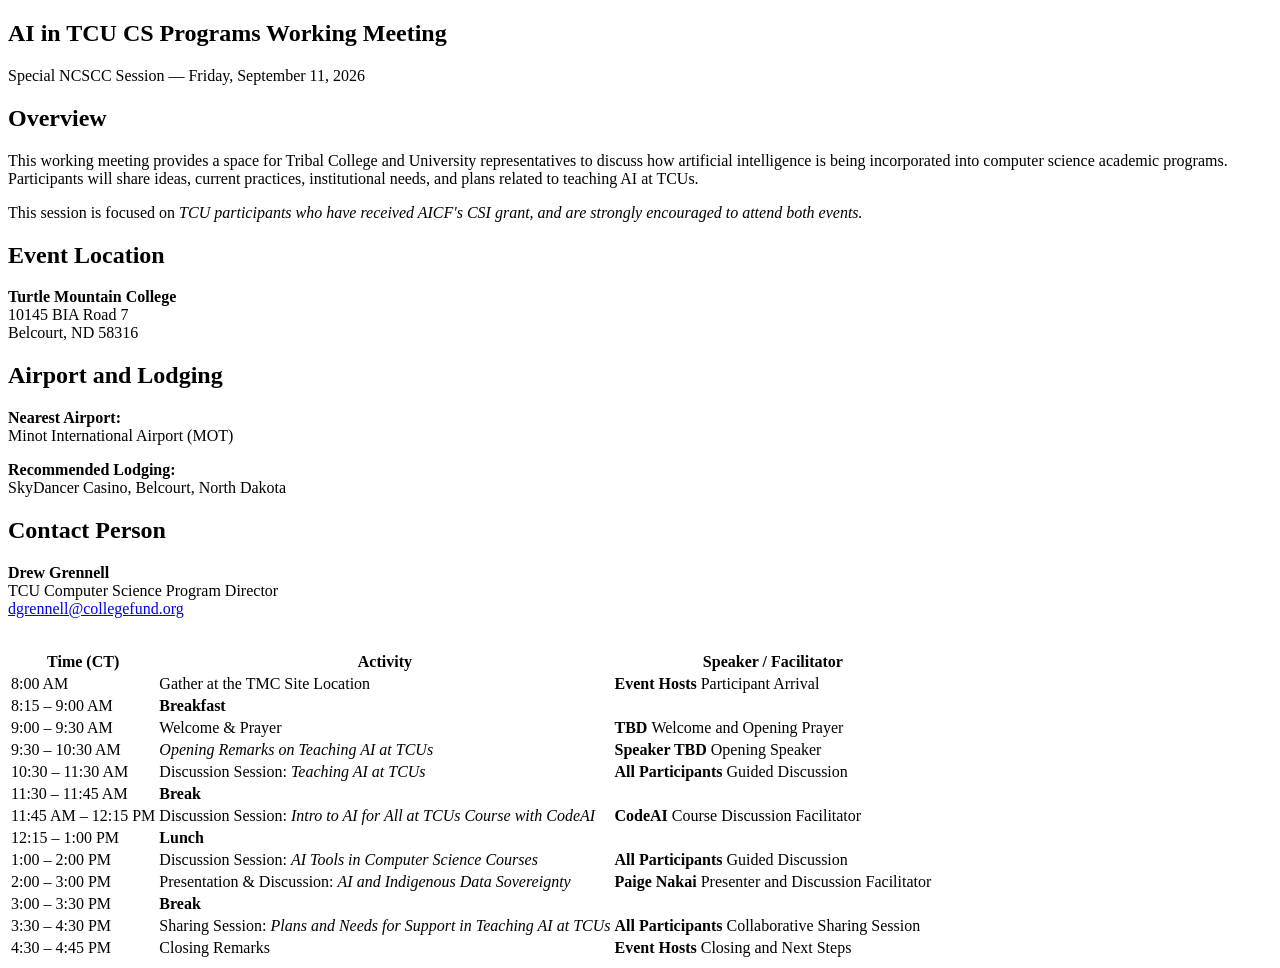
==== ai-working-session.html @ 7e61324d "Add files via upload" ====
<!DOCTYPE html>
<html lang="en">
 <head>
  <meta charset="utf-8"/>
  <meta content="width=device-width, initial-scale=1.0" name="viewport"/>
  <meta content="Artificial Intelligence in TCU CS Programs Working Meeting, a special NCSCC 2026 session on September 11, 2026." name="description"/>
  <title>
   AI Working Session - NCSCC 2026
  </title>
  <link href="https://nativecscc.com/ai-working-session" rel="canonical"/>
  <link href="images/ncscc-logo-full.png" rel="icon"/>

  <meta content="website" property="og:type"/>
  <meta content="NCSCC 2026" property="og:site_name"/>
  <meta content="AI Working Session - NCSCC 2026" property="og:title"/>
  <meta content="Artificial Intelligence in TCU CS Programs Working Meeting, a special NCSCC 2026 session on September 11, 2026." property="og:description"/>
  <meta content="https://nativecscc.com/ai-working-session" property="og:url"/>
  <meta content="https://nativecscc.com/images/ncscc-logo-nav.png" property="og:image"/>
  <meta content="1280" property="og:image:width"/>
  <meta content="670" property="og:image:height"/>
  <meta content="summary_large_image" name="twitter:card"/>

  <link href="css/style.css" rel="stylesheet"/>
  <link href="https://fonts.googleapis.com" rel="preconnect"/>
  <link crossorigin href="https://fonts.gstatic.com" rel="preconnect"/>
  <link href="https://fonts.googleapis.com/css2?family=Inter:wght@300;400;500;600;700&amp;display=swap" rel="stylesheet"/>
 </head>
 <body class="program-page">
  <div id="header">
  </div>
  <div class="content">
   <section class="schedule-section">
    <div class="section-header">
     <h1>
      AI in TCU CS Programs Working Meeting
     </h1>
     <p>
      Special NCSCC Session &mdash; Friday, September 11, 2026
     </p>
    </div>
    
    <div class="card">
     <h2>
      Overview
     </h2>
     <p>
      This working meeting provides a space for Tribal College and University
          representatives to discuss how artificial intelligence is being incorporated
          into computer science academic programs. Participants will share ideas, current practices, institutional needs, and
          plans related to teaching AI at TCUs.
     </p>
     
     <p>
      This session is focused on <em>TCU participants who have received AICF's CSI grant, and are strongly encouraged to attend both events.</em>
     </p>
    </div>

    <div class="card">
     <div class="grid-3">
      <div>
       <h2>
        Event Location
       </h2>
       <p>
        <strong>
         Turtle Mountain College
        </strong>
        <br/>
        10145 BIA Road 7
        <br/>
        Belcourt, ND 58316
       </p>
      </div>
      <div>
       <h2>
        Airport and Lodging
       </h2>
       <p>
        <strong>
         Nearest Airport:
        </strong>
        <br/>
        Minot International Airport (MOT)
       </p>
       <p>
        <strong>
         Recommended Lodging:
        </strong>
        <br/>
        SkyDancer Casino, Belcourt, North Dakota
       </p>
      </div>
      <div>
       <h2>
        Contact Person
       </h2>
       <p>
        <strong>
         Drew Grennell
        </strong>
        <br/>
        TCU Computer Science Program Director
        <br/>
        <a href="mailto:dgrennell@collegefund.org">
         dgrennell@collegefund.org
        </a>
       </p>
      </div>
     </div>
    </div>
    
    <div class="schedule-table-wrap" style="margin-top: 2rem;">
     <table class="schedule-table schedule-3col">
      <thead>
       <tr>
        <th>
         Time (CT)
        </th>
        <th>
         Activity
        </th>
        <th>
         Speaker / Facilitator
        </th>
       </tr>
      </thead>
      <tbody>
       <tr>
        <td data-label="Time (CT)">
         8:00 AM
        </td>
        <td data-label="Activity">
         Gather at the TMC Site Location
        </td>
        <td data-label="Speaker / Facilitator">
         <div class="speaker-info">
          <strong>
           Event Hosts
          </strong>
          <span class="speaker-title">
           Participant Arrival
          </span>
         </div>
        </td>
       </tr>
       <tr class="lunch-row">
        <td data-label="Time (CT)">
         8:15 &ndash; 9:00 AM
        </td>
        <td class="merged-cell" colspan="2" data-label="Activity">
         <strong>
          Breakfast
         </strong>
        </td>
       </tr>
       <tr>
        <td data-label="Time (CT)">
         9:00 &ndash; 9:30 AM
        </td>
        <td data-label="Activity">
         Welcome &amp; Prayer
        </td>
        <td data-label="Speaker / Facilitator">
         <div class="speaker-info">
          <strong>
           TBD
          </strong>
          <span class="speaker-title">
           Welcome and Opening Prayer
          </span>
         </div>
        </td>
       </tr>
       <tr class="featured">
        <td data-label="Time (CT)">
         9:30 &ndash; 10:30 AM
        </td>
        <td data-label="Activity">
         <em>
          Opening Remarks on Teaching AI at TCUs
         </em>
        </td>
        <td data-label="Speaker / Facilitator">
         <div class="speaker-info">
          <strong>
           Speaker TBD
          </strong>
          <span class="speaker-title">
           Opening Speaker
          </span>
         </div>
        </td>
       </tr>
       <tr>
        <td data-label="Time (CT)">
         10:30 &ndash; 11:30 AM
        </td>
        <td data-label="Activity">
         Discussion Session:
         <em>
          Teaching AI at TCUs
         </em>
        </td>
        <td data-label="Speaker / Facilitator">
         <div class="speaker-info">
          <strong>
           All Participants
          </strong>
          <span class="speaker-title">
           Guided Discussion
          </span>
         </div>
        </td>
       </tr>
       <tr class="break-row">
        <td data-label="Time (CT)">
         11:30 &ndash; 11:45 AM
        </td>
        <td class="merged-cell" colspan="2" data-label="Activity">
         <strong>
          Break
         </strong>
        </td>
       </tr>
       <tr>
        <td data-label="Time (CT)">
         11:45 AM &ndash; 12:15 PM
        </td>
        <td data-label="Activity">
         Discussion Session:
         <em>
          Intro to AI for All at TCUs Course with CodeAI
         </em>
        </td>
        <td data-label="Speaker / Facilitator">
         <div class="speaker-info">
          <strong>
           CodeAI
          </strong>
          <span class="speaker-title">
           Course Discussion Facilitator
          </span>
         </div>
        </td>
       </tr>
       <tr class="lunch-row">
        <td data-label="Time (CT)">
         12:15 &ndash; 1:00 PM
        </td>
        <td class="merged-cell" colspan="2" data-label="Activity">
         <strong>
          Lunch
         </strong>
        </td>
       </tr>
       <tr>
        <td data-label="Time (CT)">
         1:00 &ndash; 2:00 PM
        </td>
        <td data-label="Activity">
         Discussion Session:
         <em>
          AI Tools in Computer Science Courses
         </em>
        </td>
        <td data-label="Speaker / Facilitator">
         <div class="speaker-info">
          <strong>
           All Participants
          </strong>
          <span class="speaker-title">
           Guided Discussion
          </span>
         </div>
        </td>
       </tr>
       <tr class="featured">
        <td data-label="Time (CT)">
         2:00 &ndash; 3:00 PM
        </td>
        <td data-label="Activity">
         Presentation &amp; Discussion:
         <em>
          AI and Indigenous Data Sovereignty
         </em>
        </td>
        <td data-label="Speaker / Facilitator">
         <div class="speaker-info">
          <strong>
           Paige Nakai
          </strong>
          <span class="speaker-title">
           Presenter and Discussion Facilitator
          </span>
         </div>
        </td>
       </tr>
       <tr class="break-row">
        <td data-label="Time (CT)">
         3:00 &ndash; 3:30 PM
        </td>
        <td class="merged-cell" colspan="2" data-label="Activity">
         <strong>
          Break
         </strong>
        </td>
       </tr>
       <tr>
        <td data-label="Time (CT)">
         3:30 &ndash; 4:30 PM
        </td>
        <td data-label="Activity">
         Sharing Session:
         <em>
          Plans and Needs for Support in Teaching AI at TCUs
         </em>
        </td>
        <td data-label="Speaker / Facilitator">
         <div class="speaker-info">
          <strong>
           All Participants
          </strong>
          <span class="speaker-title">
           Collaborative Sharing Session
          </span>
         </div>
        </td>
       </tr>
       <tr class="closing-row">
        <td data-label="Time (CT)">
         4:30 &ndash; 4:45 PM
        </td>
        <td data-label="Activity">
         Closing Remarks
        </td>
        <td data-label="Speaker / Facilitator">
         <div class="speaker-info">
          <strong>
           Event Hosts
          </strong>
          <span class="speaker-title">
           Closing and Next Steps
          </span>
         </div>
        </td>
       </tr>
      </tbody>
     </table>
    </div>
   </section>
  </div>
  <div id="footer">
  </div>
  <script src="js/layout.js">
  </script>
 </body>
</html>
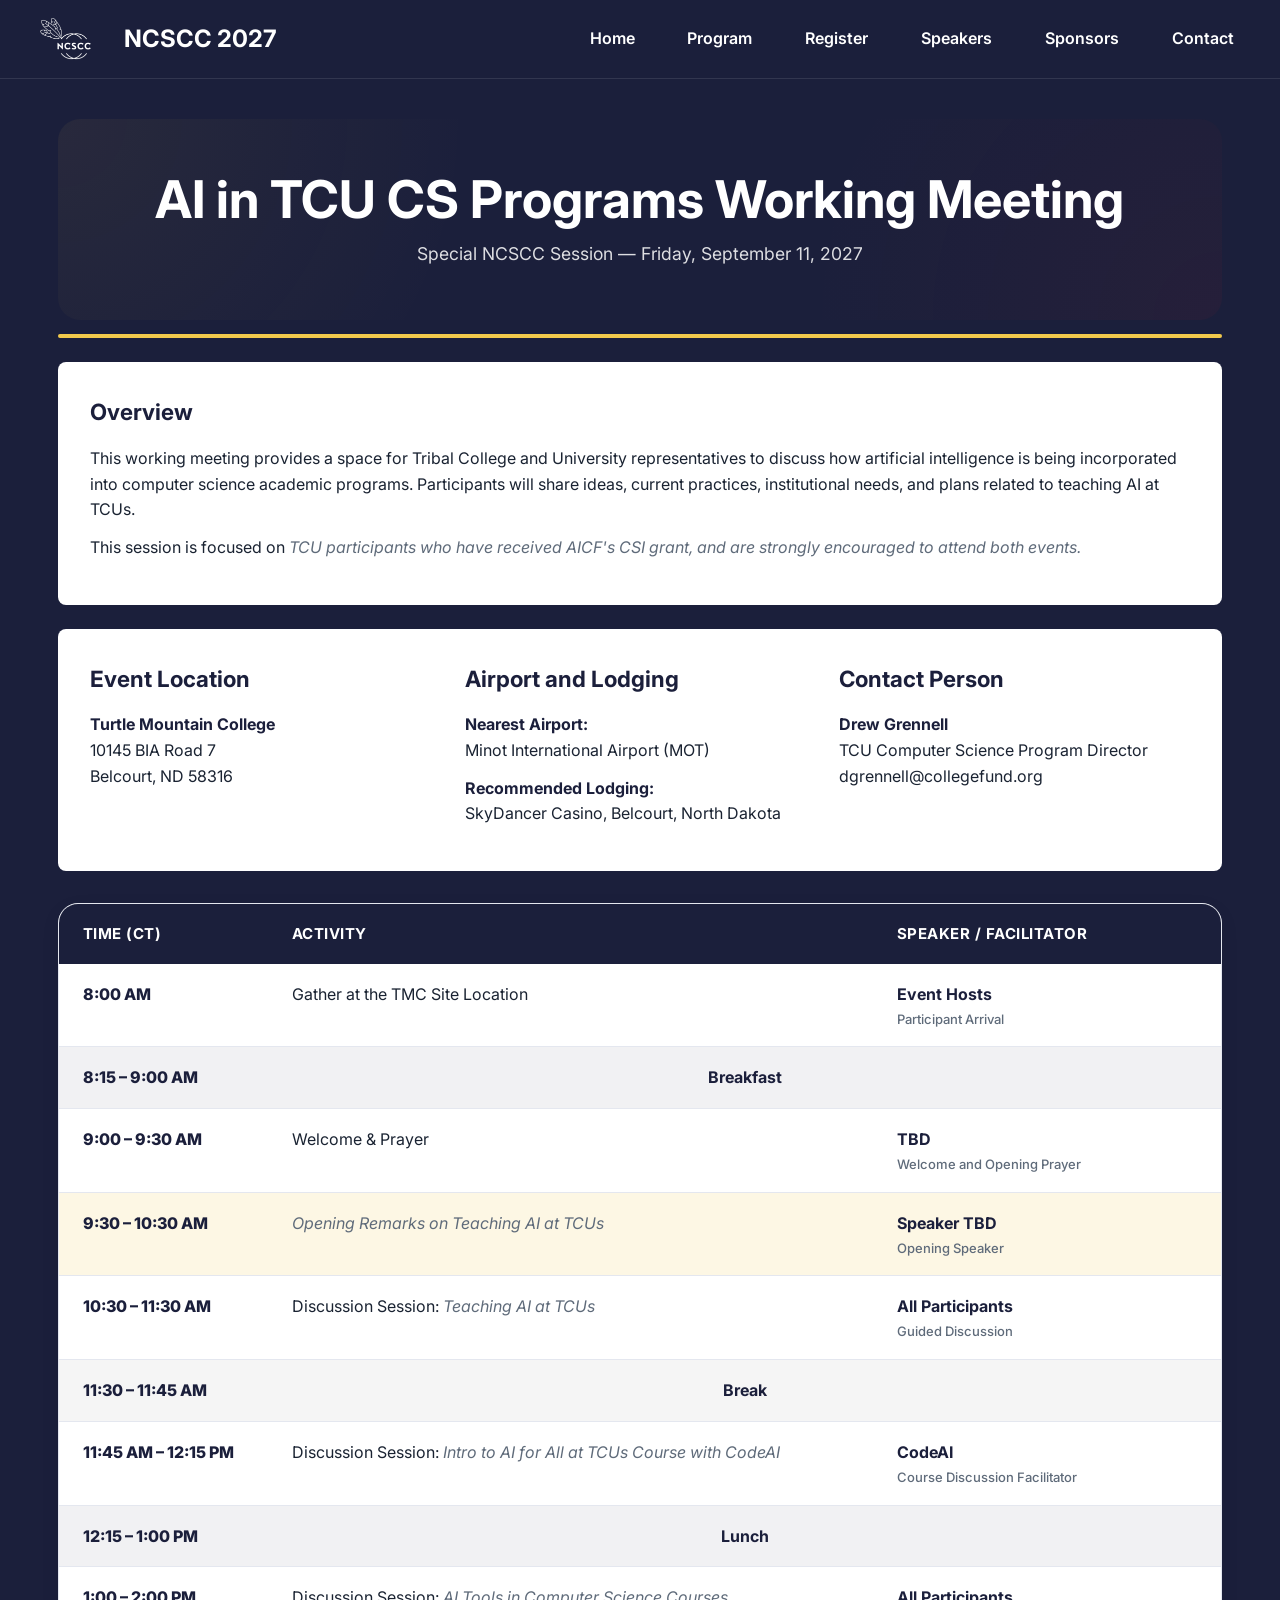
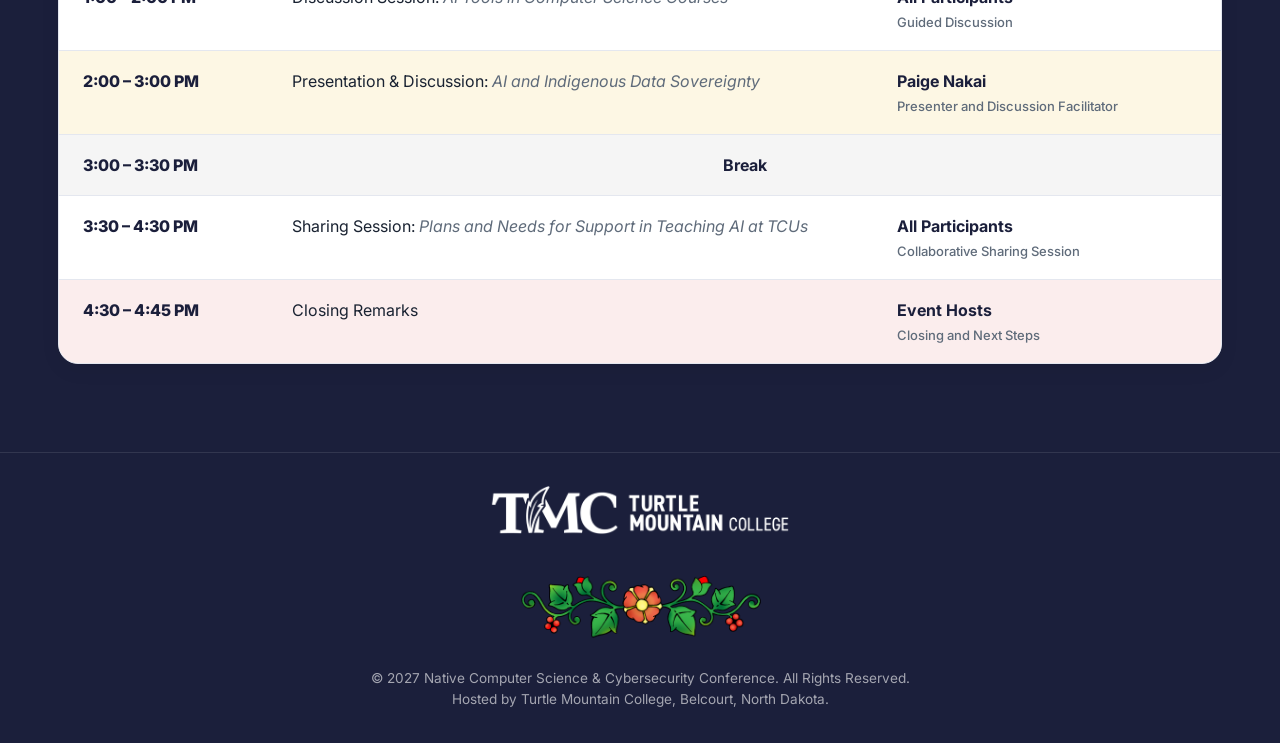
==== commit 8661c398: "updated 2026 to 2027 overall" ====
--- a/ai-working-session.html
+++ b/ai-working-session.html
@@ -3,17 +3,17 @@
  <head>
   <meta charset="utf-8"/>
   <meta content="width=device-width, initial-scale=1.0" name="viewport"/>
-  <meta content="Artificial Intelligence in TCU CS Programs Working Meeting, a special NCSCC 2026 session on September 11, 2026." name="description"/>
+  <meta content="Artificial Intelligence in TCU CS Programs Working Meeting, a special NCSCC 2027 session on September 11, 2027." name="description"/>
   <title>
-   AI Working Session - NCSCC 2026
+   AI Working Session - NCSCC 2027
   </title>
   <link href="https://nativecscc.com/ai-working-session" rel="canonical"/>
   <link href="images/ncscc-logo-full.png" rel="icon"/>
 
   <meta content="website" property="og:type"/>
-  <meta content="NCSCC 2026" property="og:site_name"/>
-  <meta content="AI Working Session - NCSCC 2026" property="og:title"/>
-  <meta content="Artificial Intelligence in TCU CS Programs Working Meeting, a special NCSCC 2026 session on September 11, 2026." property="og:description"/>
+  <meta content="NCSCC 2027" property="og:site_name"/>
+  <meta content="AI Working Session - NCSCC 2027" property="og:title"/>
+  <meta content="Artificial Intelligence in TCU CS Programs Working Meeting, a special NCSCC 2027 session on September 11, 2027." property="og:description"/>
   <meta content="https://nativecscc.com/ai-working-session" property="og:url"/>
   <meta content="https://nativecscc.com/images/ncscc-logo-nav.png" property="og:image"/>
   <meta content="1280" property="og:image:width"/>
@@ -35,7 +35,7 @@
       AI in TCU CS Programs Working Meeting
      </h1>
      <p>
-      Special NCSCC Session &mdash; Friday, September 11, 2026
+      Special NCSCC Session &mdash; Friday, September 11, 2027
      </p>
     </div>
     
--- a/css/style.css
+++ b/css/style.css
@@ -0,0 +1,1665 @@
+/* ==========================================================
+   NCSCC 2027 — Consolidated stylesheet
+   Visual values preserved from the existing stylesheet.
+   ========================================================== */
+
+/* ----------------------------------------------------------
+   Design tokens
+   ---------------------------------------------------------- */
+
+:root {
+  --navy: #1B1F3B;
+  --navy-light: #252b50;
+  --gold: #F2C94C;
+  --gold-dark: #d4a843;
+  --white: #ffffff;
+  --gray-100: #f5f5f5;
+  --gray-200: #e5e5e5;
+  --gray-600: #666;
+  --text: #1A2332;
+  --muted: #5F6B7A;
+  --border: #E4E7EF;
+  --crimson: #C52020;
+}
+
+/* ----------------------------------------------------------
+   Reset and base elements
+   ---------------------------------------------------------- */
+
+* {
+  margin: 0;
+  padding: 0;
+  box-sizing: border-box;
+}
+
+body {
+  font-family: 'Inter', -apple-system, BlinkMacSystemFont, 'Segoe UI', sans-serif;
+  color: var(--white);
+  background: var(--navy);
+  line-height: 1.6;
+}
+
+a {
+  color: inherit;
+  text-decoration: none;
+}
+
+img {
+  max-width: 100%;
+  height: auto;
+}
+
+/* ----------------------------------------------------------
+   Header and primary navigation
+   ---------------------------------------------------------- */
+
+.site-header {
+  display: flex;
+  align-items: center;
+  justify-content: space-between;
+  position: sticky;
+  top: 0;
+  z-index: 100;
+  padding: 18px 32px;
+  background: var(--navy);
+  border-bottom: 1px solid rgba(255, 255, 255, 0.1);
+}
+
+.logo {
+  display: flex;
+  align-items: center;
+  gap: 12px;
+  color: var(--white);
+  font-size: 1.5rem;
+  font-weight: 700;
+  white-space: nowrap;
+}
+
+.logo img {
+  width: auto;
+  height: 42px;
+}
+
+.site-nav {
+  display: flex;
+  align-items: center;
+  gap: 24px;
+}
+
+.site-nav > a {
+  padding: 0.5rem 0.9rem;
+  color: var(--white);
+  border-radius: 4px;
+  font-weight: 600;
+  white-space: nowrap;
+  transition: all 0.2s;
+}
+
+.site-nav > a:hover,
+.site-nav > a.active {
+  color: var(--white);
+  background: rgba(255, 255, 255, 0.12);
+}
+
+.menu-toggle {
+  display: none;
+  color: var(--white);
+  background: none;
+  border: none;
+  font-size: 2rem;
+  line-height: 1;
+  cursor: pointer;
+}
+
+/* Dynamic hamburger mode used by layout.js */
+
+.site-header.mobile-nav .menu-toggle {
+  display: block;
+}
+
+.site-header.mobile-nav .site-nav {
+  display: none;
+  position: absolute;
+  top: 100%;
+  right: 0;
+  left: 0;
+  z-index: 999;
+  flex-direction: column;
+  align-items: flex-start;
+  gap: 0;
+  padding: 16px 32px 24px;
+  background: var(--navy);
+  border-top: 1px solid rgba(255, 255, 255, 0.15);
+}
+
+.site-header.mobile-nav .site-nav.active {
+  display: flex;
+}
+
+.site-header.mobile-nav .site-nav > a {
+  width: 100%;
+  padding: 14px 0;
+  border-bottom: 1px solid rgba(255, 255, 255, 0.15);
+}
+
+/* ----------------------------------------------------------
+   Program navigation dropdown
+   ---------------------------------------------------------- */
+
+.nav-dropdown {
+  position: relative;
+}
+
+.nav-dropdown-button {
+  display: flex;
+  align-items: center;
+  gap: 0.4rem;
+  padding: 0.5rem 0.9rem;
+  color: var(--white);
+  background: transparent;
+  border: none;
+  border-radius: 4px;
+  font-family: inherit;
+  font-size: inherit;
+  font-weight: 600;
+  white-space: nowrap;
+  cursor: pointer;
+  transition: all 0.2s;
+}
+
+.nav-dropdown-button:hover,
+.nav-dropdown-button:focus,
+.nav-dropdown.open .nav-dropdown-button,
+.nav-dropdown.active .nav-dropdown-button {
+  color: var(--white);
+  background: rgba(255, 255, 255, 0.12);
+}
+
+.dropdown-arrow {
+  font-size: 0.75rem;
+  transition: transform 0.2s ease;
+}
+
+.nav-dropdown.open .dropdown-arrow {
+  transform: rotate(180deg);
+}
+
+.nav-dropdown-menu {
+  display: none;
+  position: absolute;
+  top: calc(100% + 10px);
+  left: 0;
+  z-index: 1000;
+  min-width: 310px;
+  padding: 0.5rem;
+  background: var(--white);
+  border: 1px solid var(--border);
+  border-radius: 10px;
+  box-shadow: 0 12px 30px rgba(0, 0, 0, 0.2);
+}
+
+.nav-dropdown.open .nav-dropdown-menu {
+  display: block;
+}
+
+.nav-dropdown-menu a {
+  display: block;
+  padding: 0.8rem 1rem;
+  color: var(--navy);
+  border-radius: 7px;
+  font-weight: 700;
+  white-space: normal;
+}
+
+.nav-dropdown-menu a:hover,
+.nav-dropdown-menu a:focus {
+  color: var(--crimson);
+  background: var(--gray-100);
+}
+
+.nav-dropdown-menu a span {
+  display: block;
+  margin-top: 0.15rem;
+  color: var(--muted);
+  font-size: 0.76rem;
+  font-weight: 500;
+}
+
+/* Collapsed nav: the menu becomes an inline expander rather than a popover.
+   Keyed off .mobile-nav so it tracks the same width test layout.js applies. */
+
+.site-header.mobile-nav .nav-dropdown {
+  width: 100%;
+}
+
+.site-header.mobile-nav .nav-dropdown-button {
+  width: 100%;
+  justify-content: space-between;
+  padding: 14px 0;
+  border-bottom: 1px solid rgba(255, 255, 255, 0.15);
+}
+
+.site-header.mobile-nav .nav-dropdown-menu {
+  position: static;
+  width: 100%;
+  min-width: 0;
+  margin: 0;
+  padding: 0.35rem 0 0.5rem 1rem;
+  background: rgba(255, 255, 255, 0.05);
+  border: none;
+  border-radius: 0;
+  box-shadow: none;
+}
+
+.site-header.mobile-nav .nav-dropdown-menu a {
+  padding: 0.75rem;
+  color: var(--white);
+  border-bottom: 1px solid rgba(255, 255, 255, 0.1);
+}
+
+.site-header.mobile-nav .nav-dropdown-menu a:hover,
+.site-header.mobile-nav .nav-dropdown-menu a:focus {
+  color: var(--gold);
+  background: rgba(255, 255, 255, 0.1);
+}
+
+.site-header.mobile-nav .nav-dropdown-menu a span {
+  color: rgba(255, 255, 255, 0.65);
+}
+
+/* ----------------------------------------------------------
+   Page banners and hero
+   ---------------------------------------------------------- */
+
+.page-banner {
+  padding: 3rem 2rem;
+  text-align: center;
+  background: linear-gradient(135deg, var(--navy-light) 0%, var(--navy) 100%);
+  border-bottom: 3px solid var(--gold);
+}
+
+.page-banner .label {
+  margin-bottom: 0.5rem;
+  color: var(--gold);
+  font-size: 0.85rem;
+  font-weight: 600;
+  letter-spacing: 3px;
+  text-transform: uppercase;
+}
+
+.page-banner h1 {
+  font-size: 2.2rem;
+  font-weight: 700;
+}
+
+.page-banner p {
+  max-width: 700px;
+  margin: 0.75rem auto 0;
+  font-size: 1.1rem;
+  opacity: 0.85;
+}
+
+.hero {
+  padding: 4rem 2rem 2rem;
+  text-align: center;
+}
+
+.hero .logo-large {
+  max-width: 500px;
+  margin: 0 auto 2rem;
+  transform: translateX(-54px);
+}
+
+.hero .label {
+  color: var(--gold);
+  font-size: 0.9rem;
+  font-weight: 600;
+  letter-spacing: 3px;
+  text-transform: uppercase;
+}
+
+.hero h1 {
+  margin: 0.5rem 0;
+  font-size: 2.5rem;
+  font-weight: 700;
+}
+
+.hero .date {
+  margin-top: 1rem;
+  color: var(--gold);
+  font-size: 1.35rem;
+  font-weight: 600;
+}
+
+.hero .venue {
+  display: flex;
+  align-items: center;
+  justify-content: center;
+  gap: 0.4rem;
+  margin-top: 0.5rem;
+  font-size: 1.25rem;
+  font-weight: 600;
+}
+
+/* ----------------------------------------------------------
+   Content and layout
+   ---------------------------------------------------------- */
+
+.content {
+  max-width: 1100px;
+  margin: 0 auto;
+  padding: 2.5rem 2rem;
+}
+
+.grid-2 {
+  display: grid;
+  grid-template-columns: 1fr 1fr;
+  gap: 1.5rem;
+}
+
+.grid-3 {
+  display: grid;
+  grid-template-columns: repeat(3, 1fr);
+  gap: 1.5rem;
+}
+
+.grid-4 {
+  display: grid;
+  grid-template-columns: repeat(4, 1fr);
+  gap: 1.5rem;
+}
+
+.layout-sidebar {
+  display: grid;
+  grid-template-columns: 1.5fr 1fr;
+  gap: 2rem;
+  align-items: start;
+}
+
+/* ----------------------------------------------------------
+   Cards
+   ---------------------------------------------------------- */
+
+.card {
+  margin-bottom: 1.5rem;
+  padding: 2rem;
+  color: var(--text);
+  background: var(--white);
+  border-radius: 8px;
+}
+
+.card h2 {
+  margin-bottom: 1rem;
+  color: var(--navy);
+  font-size: 1.4rem;
+}
+
+.card h3 {
+  margin-bottom: 0.5rem;
+  color: var(--navy);
+  font-size: 1.1rem;
+}
+
+.card p {
+  margin-bottom: 0.75rem;
+}
+
+.card .highlight {
+  padding: 0.75rem 1rem;
+  background: var(--gray-100);
+  border-left: 3px solid var(--gold);
+  border-radius: 0 4px 4px 0;
+  font-weight: 500;
+}
+
+/* ----------------------------------------------------------
+   Section headings
+   ---------------------------------------------------------- */
+
+.section-header {
+  position: relative;
+  margin-bottom: 42px;
+  padding: 52px 32px;
+  color: var(--white);
+  text-align: center;
+  background:
+    radial-gradient(circle at top left, rgba(242, 201, 76, 0.06), transparent 35%),
+    radial-gradient(circle at bottom right, rgba(197, 32, 32, 0.06), transparent 35%),
+    var(--navy);
+  border-radius: 22px;
+}
+
+.section-header h1 {
+  margin: 0;
+  color: var(--white);
+  font-size: 52px;
+  line-height: 1.1;
+}
+
+.section-header p {
+  margin-top: 0.75rem;
+  font-size: 1.1rem;
+  opacity: 0.85;
+}
+
+.section-header::after {
+  content: "";
+  display: block;
+  position: absolute;
+  bottom: -18px;
+  left: 0;
+  width: 100%;
+  height: 4px;
+  background: var(--gold);
+  border-radius: 999px;
+}
+
+/* ----------------------------------------------------------
+   Program schedule
+   ---------------------------------------------------------- */
+
+.schedule-section {
+  width: 100%;
+  color: var(--text);
+}
+
+.schedule-header {
+  margin-bottom: 28px;
+  padding: 52px 32px;
+  color: var(--white);
+  text-align: center;
+  background:
+    radial-gradient(circle at top left, rgba(242, 201, 76, 0.06), transparent 35%),
+    radial-gradient(circle at bottom right, rgba(197, 32, 32, 0.06), transparent 35%),
+    var(--navy);
+  border-radius: 22px;
+}
+
+.schedule-header h1 {
+  margin: 0;
+  color: var(--white);
+  font-size: 52px;
+  line-height: 1.1;
+}
+
+.schedule-table-wrap {
+  overflow: hidden;
+  background: var(--white);
+  border: 1px solid var(--border);
+  border-radius: 20px;
+  box-shadow: 0 6px 20px rgba(0, 0, 0, 0.06);
+}
+
+.schedule-section .schedule-table {
+  width: 100%;
+  color: var(--text);
+  background: var(--white);
+  border-collapse: collapse;
+}
+
+.schedule-section .schedule-table thead {
+  color: var(--white);
+  background: var(--navy);
+}
+
+.schedule-section .schedule-table th {
+  padding: 18px 20px;
+  color: var(--white);
+  font-size: 15px;
+  letter-spacing: 0.5px;
+  text-align: left;
+  text-transform: uppercase;
+}
+
+.schedule-section .schedule-table td {
+  padding: 18px 20px;
+  color: var(--text);
+  border-bottom: 1px solid var(--border);
+  font-size: 16px;
+  line-height: 1.55;
+  vertical-align: top;
+}
+
+.schedule-section .schedule-table tr:last-child td {
+  border-bottom: none;
+}
+
+.schedule-section .schedule-table td:first-child {
+  width: 170px;
+  color: var(--navy);
+  font-weight: 800;
+  white-space: nowrap;
+}
+
+.schedule-section .schedule-table td:nth-child(3) {
+  width: 240px;
+}
+
+.schedule-section .schedule-table td:nth-child(4) {
+  width: 120px;
+  color: var(--muted);
+  font-weight: 700;
+}
+
+.schedule-section .featured td {
+  background: rgba(242, 201, 76, 0.15);
+}
+
+.schedule-section .break-row td {
+  background: var(--gray-100);
+}
+
+.schedule-section .lunch-row td {
+  background: rgba(27, 31, 59, 0.06);
+}
+
+.schedule-section .closing-row td {
+  background: rgba(197, 32, 32, 0.08);
+}
+
+.schedule-section .merged-cell {
+  color: var(--navy);
+  font-weight: 800;
+  text-align: center;
+}
+
+.schedule-section em {
+  color: var(--muted);
+}
+
+.schedule-section strong {
+  color: var(--navy);
+}
+
+/* Speaker name + affiliation stack inside a schedule cell */
+
+.speaker-info strong {
+  color: var(--navy);
+  font-weight: 700;
+}
+
+.speaker-info .speaker-title {
+  display: block;
+  margin-top: 3px;
+  color: var(--muted);
+  font-size: 13px;
+  font-weight: 500;
+  line-height: 1.45;
+}
+
+/* Program page only — wider schedule layout */
+
+.program-page .content {
+  width: 96%;
+  max-width: 1500px;
+  margin: 0 auto;
+  padding-right: 2rem;
+  padding-left: 2rem;
+}
+
+.program-page .schedule-section {
+  width: 100%;
+}
+
+.program-page .schedule-table-wrap {
+  width: 100%;
+  overflow-x: auto;
+}
+
+.program-page .schedule-section .schedule-table {
+  width: 100%;
+  min-width: 1150px;
+  table-layout: fixed;
+}
+
+.program-page .schedule-section .schedule-table th:nth-child(1),
+.program-page .schedule-section .schedule-table td:nth-child(1) {
+  width: 17%;
+  white-space: nowrap;
+}
+
+.program-page .schedule-section .schedule-table th:nth-child(2),
+.program-page .schedule-section .schedule-table td:nth-child(2) {
+  width: 43%;
+}
+
+.program-page .schedule-section .schedule-table th:nth-child(3),
+.program-page .schedule-section .schedule-table td:nth-child(3) {
+  width: 25%;
+}
+
+.program-page .schedule-section .schedule-table th:nth-child(4),
+.program-page .schedule-section .schedule-table td:nth-child(4) {
+  width: 15%;
+  white-space: nowrap;
+}
+
+.program-page .schedule-section .schedule-table th,
+.program-page .schedule-section .schedule-table td {
+  padding: 18px 24px;
+}
+
+/* Three-column variant (no Location column) — reallocate the freed width */
+
+.program-page .schedule-section .schedule-table.schedule-3col {
+  min-width: 900px;
+}
+
+.program-page .schedule-section .schedule-table.schedule-3col th:nth-child(1),
+.program-page .schedule-section .schedule-table.schedule-3col td:nth-child(1) {
+  width: 18%;
+}
+
+.program-page .schedule-section .schedule-table.schedule-3col th:nth-child(2),
+.program-page .schedule-section .schedule-table.schedule-3col td:nth-child(2) {
+  width: 52%;
+}
+
+.program-page .schedule-section .schedule-table.schedule-3col th:nth-child(3),
+.program-page .schedule-section .schedule-table.schedule-3col td:nth-child(3) {
+  width: 30%;
+}
+
+.program-page .schedule-section .merged-cell {
+  text-align: center;
+}
+
+/* ----------------------------------------------------------
+   Speakers
+   ---------------------------------------------------------- */
+
+/* Flex rather than grid so a partial final row stays centred */
+.speaker-grid {
+  display: grid;
+  grid-template-columns: repeat(3, 1fr);
+  gap: 1.5rem;
+  justify-items: center;
+}
+
+.speaker-grid .speaker-card {
+  width: 100%;
+  min-width: 0;
+}
+
+.speaker-card {
+  text-align: center;
+  width: 100%;
+  min-height: 340px;
+  padding: 1.75rem 1.25rem;
+  box-sizing: border-box;
+
+  display: flex;
+  flex-direction: column;
+  align-items: center;
+}
+
+/* Keep the 3-column grid on medium screens */
+@media (max-width: 900px) {
+  .speaker-grid {
+    grid-template-columns: repeat(2, 1fr);
+  }
+}
+
+/* Single column on small screens */
+@media (max-width: 600px) {
+  .speaker-grid {
+    grid-template-columns: 1fr;
+  }
+}
+
+.speaker-card img,
+.speaker-card .placeholder-img {
+  margin: 0 auto 1rem;
+  object-fit: cover;
+  border-radius: 50%;
+  flex-shrink: 0;
+}
+
+.keynote {
+  max-width: 500px;
+  min-height: 400px;
+  margin: 0 auto;
+  padding: 2rem;
+}
+
+.keynote img,
+.keynote .placeholder-img {
+  width: 2in;
+  height: 2in;
+}
+
+.keynote h3 {
+  font-size: 1.4rem;
+  font-weight: 700;
+}
+
+.small {
+  min-height: 360px;
+}
+
+.small img,
+.small .placeholder-img {
+  width: 1.75in;
+  height: 1.75in;
+}
+
+.speaker-card h3 {
+  font-size: 1.1rem;
+  font-weight: 600;
+  margin: 0.5rem 0 0.75rem;
+}
+
+.speaker-card p {
+  margin: 0.25rem 0;
+  line-height: 1.5;
+}
+
+.speaker-card .speaker-org {
+  margin-top: auto;
+  padding-top: 0.5rem;
+  color: rgba(255, 255, 255, 0.72);
+  font-size: 0.9rem;
+}
+
+.placeholder-img {
+  background: var(--navy-light);
+  border: 2px dashed rgba(255, 255, 255, 0.2);
+}
+
+/* =========================================================
+   SPONSORS & PARTNERS PAGE
+========================================================= */
+
+.sponsors-box {
+  width: 100%;
+  overflow: hidden;
+  padding: 3rem 2rem;
+  background: var(--white);
+  border-radius: 16px;
+}
+
+
+/* =========================================================
+   GENERAL SECTION
+========================================================= */
+
+.sponsor-section {
+  width: 100%;
+  padding: 2.5rem 0;
+  text-align: center;
+}
+
+.sponsor-section h2 {
+  margin: 0 0 2.5rem;
+
+  color: var(--navy);
+
+  font-size: 1rem;
+  font-weight: 600;
+  line-height: 1.4;
+
+  letter-spacing: 2px;
+  text-transform: uppercase;
+}
+
+
+/* =========================================================
+   GENERAL LOGO
+========================================================= */
+
+.logo-box {
+  display: flex;
+  align-items: center;
+  justify-content: center;
+}
+
+.logo-box img {
+  display: block;
+
+  width: 100%;
+  height: 100%;
+
+  object-fit: contain;
+  object-position: center;
+}
+
+
+/* =========================================================
+   GOLD SPONSORS
+========================================================= */
+
+.gold-tier h2 {
+  color: #a77900;
+}
+
+.gold-sponsors {
+  display: flex;
+  flex-wrap: wrap;
+  align-items: center;
+  justify-content: center;
+
+  gap: 4rem;
+}
+
+.gold-logo {
+  width: 192px;
+  height: 192px;
+}
+
+.gold-logo1 {
+  width: 256px;
+  height: 256px;
+}
+
+
+/* =========================================================
+   SILVER SPONSORS
+========================================================= */
+
+.silver-tier h2 {
+  color: #777777;
+}
+
+.silver-sponsors {
+  display: flex;
+  flex-wrap: wrap;
+  align-items: center;
+  justify-content: center;
+
+  gap: 3rem;
+}
+
+.silver-logo {
+  width: 200px;
+  height: 80px;
+}
+
+
+/* =========================================================
+   BRONZE SPONSORS
+========================================================= */
+
+.bronze-tier h2 {
+  color: #a65318;
+}
+
+.bronze-sponsors {
+  display: flex;
+  flex-wrap: wrap;
+  align-items: center;
+  justify-content: center;
+
+  gap: 2.25rem;
+}
+
+.bronze-logo {
+  width: 120px;
+  height: 100px;
+}
+
+
+/* =========================================================
+   EMPTY SPONSOR TIERS
+========================================================= */
+
+.silver-sponsors:empty,
+.bronze-sponsors:empty {
+  display: none;
+}
+
+.silver-tier:has(.silver-sponsors:empty),
+.bronze-tier:has(.bronze-sponsors:empty) {
+  padding-top: 1.5rem;
+  padding-bottom: 1.5rem;
+}
+
+.silver-tier:has(.silver-sponsors:empty) h2,
+.bronze-tier:has(.bronze-sponsors:empty) h2 {
+  margin-bottom: 0;
+}
+
+
+/* =========================================================
+   SPONSORS / PARTNERS DIVIDER
+========================================================= */
+
+.sponsor-partner-divider {
+  width: min(850px, 90%);
+  height: 1px;
+
+  margin: 3rem auto 1.5rem;
+
+  background: #d0d0d0;
+}
+
+
+/* =========================================================
+   PARTNER SECTIONS
+========================================================= */
+
+.partner-section {
+  width: 100%;
+  padding: 3rem 0;
+}
+
+.partner-section h2 {
+  color: var(--navy);
+  opacity: 0.65;
+}
+
+
+/* =========================================================
+   HOSPITALITY PARTNERS
+========================================================= */
+
+.hospitality-partners {
+  display: flex;
+  flex-wrap: wrap;
+  align-items: center;
+  justify-content: center;
+
+  gap: 4rem;
+}
+
+.hospitality-logo {
+  width: 192px;
+  height: 192px;
+}
+
+
+/* =========================================================
+   PARTNER DIVIDER
+========================================================= */
+
+.partner-divider {
+  width: min(650px, 75%);
+  height: 1px;
+
+  margin: 1rem auto;
+
+  background: #e3e3e3;
+}
+
+
+/* =========================================================
+   OTHER PARTNERS
+
+   DESKTOP:
+   4 LOGOS
+   4 LOGOS
+========================================================= */
+
+.other-partners {
+  display: grid;
+
+  grid-template-columns: repeat(4, 1fr);
+
+  align-items: center;
+  justify-items: center;
+
+  column-gap: 1rem;
+  row-gap: 1rem;
+
+  width: min(800px, 100%);
+  margin: 0 auto;
+}
+
+.other-logo {
+  width: 110px;
+  height: 70px;
+}
+
+
+/* =========================================================
+   TABLET
+========================================================= */
+
+@media (max-width: 900px) {
+
+  .sponsors-box {
+    padding: 2.5rem 1.5rem;
+  }
+
+  .sponsor-section {
+    padding: 2.25rem 0;
+  }
+
+
+  /* Gold */
+
+  .gold-sponsors {
+    gap: 2.5rem;
+  }
+
+
+  /* Silver */
+
+  .silver-sponsors {
+    gap: 2rem;
+  }
+
+
+  /* Bronze */
+
+  .bronze-sponsors {
+    gap: 1.75rem;
+  }
+
+
+  /* Hospitality */
+
+  .hospitality-partners {
+    gap: 2.5rem;
+  }
+
+
+  /* Other Partners */
+
+  .other-partners {
+    grid-template-columns: repeat(4, 1fr);
+
+    column-gap: 1.5rem;
+    row-gap: 2.5rem;
+  }
+
+  .other-logo {
+    width: 110px;
+    height: 70px;
+  }
+
+}
+
+
+/* =========================================================
+   SMALL TABLET
+========================================================= */
+
+@media (max-width: 700px) {
+
+  /*
+     Other partners become:
+
+     Logo Logo
+     Logo Logo
+     Logo Logo
+     Logo Logo
+  */
+
+  .other-partners {
+    grid-template-columns: repeat(2, 1fr);
+
+    max-width: 500px;
+
+    column-gap: 1.5rem;
+    row-gap: 2rem;
+  }
+
+  .other-logo {
+    width: 160px;
+    height: 90px;
+  }
+
+}
+
+
+/* =========================================================
+   MOBILE
+========================================================= */
+
+@media (max-width: 480px) {
+
+  .sponsors-box {
+    padding: 2rem 1rem;
+  }
+
+  .sponsor-section {
+    padding: 2rem 0;
+  }
+
+  .sponsor-section h2 {
+    margin-bottom: 1.75rem;
+
+    font-size: 0.9rem;
+    letter-spacing: 1.5px;
+  }
+
+
+  /* =======================================================
+     GOLD
+  ======================================================= */
+
+  .gold-sponsors {
+    gap: 1.5rem;
+  }
+
+  .gold-logo {
+    width: 140px;
+    height: 140px;
+  }
+
+  .gold-logo1 {
+    width: 175px;
+    height: 175px;
+  }
+
+
+  /* =======================================================
+     SILVER
+  ======================================================= */
+
+  .silver-sponsors {
+    gap: 1.5rem;
+  }
+
+  .silver-logo {
+    width: 150px;
+    height: 65px;
+  }
+
+
+  /* =======================================================
+     BRONZE
+  ======================================================= */
+
+  .bronze-sponsors {
+    gap: 1.25rem;
+  }
+
+  .bronze-logo {
+    width: 100px;
+    height: 80px;
+  }
+
+
+  /* =======================================================
+     HOSPITALITY
+  ======================================================= */
+
+  .hospitality-partners {
+    gap: 1.5rem;
+  }
+
+  .hospitality-logo {
+    width: 140px;
+    height: 140px;
+  }
+
+
+  /* =======================================================
+     OTHER PARTNERS
+
+     MOBILE:
+     2 LOGOS PER ROW
+  ======================================================= */
+
+  .other-partners {
+    grid-template-columns: repeat(2, minmax(0, 1fr));
+
+    width: 100%;
+    max-width: 380px;
+
+    column-gap: 1rem;
+    row-gap: 1.75rem;
+
+    margin: 0 auto;
+  }
+
+  .other-logo {
+    width: 130px;
+    height: 80px;
+  }
+
+
+  /* =======================================================
+     DIVIDERS
+  ======================================================= */
+
+  .sponsor-partner-divider {
+    width: 90%;
+    margin-top: 2rem;
+  }
+
+  .partner-divider {
+    width: 80%;
+  }
+
+}
+
+
+/* =========================================================
+   VERY SMALL MOBILE
+========================================================= */
+
+@media (max-width: 360px) {
+
+  .other-partners {
+    column-gap: 0.5rem;
+  }
+
+  .other-logo {
+    width: 115px;
+    height: 72px;
+  }
+
+}
+/* ----------------------------------------------------------
+   Event details
+   ---------------------------------------------------------- */
+
+.event-details {
+  color: var(--white);
+}
+
+.event-details .detail-item {
+  margin-bottom: 1.25rem;
+}
+
+.event-details .detail-label {
+  margin-bottom: 0.2rem;
+  color: var(--gold);
+  font-size: 0.75rem;
+  font-weight: 700;
+  letter-spacing: 1.5px;
+  text-transform: uppercase;
+}
+
+.event-details .detail-value {
+  font-size: 1rem;
+  font-weight: 500;
+}
+
+/* ----------------------------------------------------------
+   Buttons
+   ---------------------------------------------------------- */
+
+.btn {
+  display: inline-block;
+  padding: 0.75rem 2rem;
+  border: none;
+  border-radius: 25px;
+  font-size: 0.95rem;
+  font-weight: 600;
+  cursor: pointer;
+  transition: all 0.2s;
+}
+
+.btn-gold {
+  color: var(--white);
+  background: var(--crimson);
+}
+
+.btn-gold:hover {
+  opacity: 0.9;
+  transform: translateY(-1px);
+}
+
+a.btn-abstractbtn {
+  display: inline-block;
+  margin-top: 18px;
+  padding: 12px 22px;
+  color: var(--white) !important;
+  background-color: #C99700 !important;
+  border: none;
+  border-radius: 8px;
+  font-weight: 600;
+  transition: background-color 0.2s ease, transform 0.2s ease;
+}
+
+a.btn-abstractbtn:hover {
+  color: var(--white) !important;
+  background-color: #A87F00 !important;
+  transform: translateY(-2px);
+}
+
+/* ----------------------------------------------------------
+   Tags
+   ---------------------------------------------------------- */
+
+.tag-grid {
+  display: grid;
+  grid-template-columns: 1fr 1fr;
+  gap: 0.5rem;
+}
+
+.tag {
+  padding: 0.6rem 1rem;
+  color: var(--text);
+  background: var(--gray-100);
+  border-radius: 6px;
+  font-size: 0.9rem;
+}
+
+/* ----------------------------------------------------------
+   Important dates
+   ---------------------------------------------------------- */
+
+.dates-table {
+  width: 100%;
+}
+
+.dates-table tr {
+  border-bottom: 1px solid rgba(255, 255, 255, 0.1);
+}
+
+.dates-table td {
+  padding: 0.75rem 0;
+}
+
+.dates-table .date-label {
+  width: 140px;
+  color: var(--gold);
+  font-size: 0.85rem;
+  font-weight: 600;
+}
+
+.dates-table .date-desc {
+  font-weight: 600;
+}
+
+/* ----------------------------------------------------------
+   Awards
+   ---------------------------------------------------------- */
+
+.award-card {
+  padding: 1.5rem;
+  color: var(--text);
+  text-align: center;
+  background: var(--white);
+  border-radius: 8px;
+}
+
+.award-card .place {
+  margin-bottom: 0.25rem;
+  color: var(--gray-600);
+  font-size: 0.85rem;
+}
+
+.award-card .amount {
+  color: var(--navy);
+  font-size: 1.8rem;
+  font-weight: 700;
+}
+
+/* ----------------------------------------------------------
+   Committee
+   ---------------------------------------------------------- */
+
+.committee-section {
+  margin: 2rem 0;
+  text-align: center;
+}
+
+.committee-section h2 {
+  margin-bottom: 1.5rem;
+  font-size: 1.8rem;
+}
+
+.committee-section h3 {
+  margin-bottom: 1rem;
+  font-size: 1rem;
+  font-weight: 600;
+  opacity: 0.85;
+}
+
+.committee-member {
+  text-align: center;
+}
+
+.committee-member .placeholder-img {
+  width: 200px;
+  height: 200px;
+  margin: 0 auto 0.75rem;
+  background: var(--navy-light);
+  border: 2px dashed rgba(255, 255, 255, 0.2);
+  border-radius: 8px;
+}
+
+.committee-member .placeholder-img.small {
+  width: 160px;
+  height: 160px;
+}
+
+.committee-member h4 {
+  font-size: 1.1rem;
+}
+
+.committee-img {
+  display: block;
+  width: 2in;
+  height: 2in;
+  margin: 0 auto 0.75rem;
+  object-fit: cover;
+  border-radius: 50%;
+}
+
+/* ----------------------------------------------------------
+   Coming soon
+   ---------------------------------------------------------- */
+
+.coming-soon-card {
+  max-width: 760px;
+  margin: 4rem auto;
+  padding: 4rem 2rem;
+  color: var(--white);
+  text-align: center;
+  background:
+    radial-gradient(circle at top left, rgba(242, 201, 76, 0.08), transparent 35%),
+    radial-gradient(circle at bottom right, rgba(197, 32, 32, 0.08), transparent 35%),
+    var(--navy);
+  border-bottom: 4px solid var(--gold);
+  border-radius: 22px;
+}
+
+.coming-soon-card h1 {
+  margin-bottom: 1rem;
+  color: var(--white);
+  font-size: 3rem;
+}
+
+.coming-soon-card p {
+  max-width: 580px;
+  margin: 0 auto 1.25rem;
+  color: #D8DEEA;
+  font-size: 1.15rem;
+}
+
+.coming-soon-date {
+  color: var(--gold) !important;
+  font-weight: 600;
+}
+
+/* ----------------------------------------------------------
+   Footer
+   ---------------------------------------------------------- */
+
+.site-footer {
+  margin-top: 3rem;
+  padding: 2rem;
+  text-align: center;
+  border-top: 1px solid rgba(255, 255, 255, 0.1);
+}
+
+.site-footer .footer-logos {
+  display: flex;
+  align-items: center;
+  justify-content: center;
+  gap: 2rem;
+  margin-bottom: 1.5rem;
+}
+
+.site-footer .footer-logos img {
+  height: 50px;
+}
+
+.site-footer .floral {
+  max-width: 300px;
+  margin: 1rem auto;
+}
+
+.site-footer p {
+  font-size: 0.85rem;
+  opacity: 0.6;
+}
+
+/* ----------------------------------------------------------
+   Utilities
+   ---------------------------------------------------------- */
+
+hr {
+  margin: 2rem 0;
+  border: none;
+  border-top: 1px solid rgba(255, 255, 255, 0.1);
+}
+
+.mt-1 {
+  margin-top: 1rem;
+}
+
+.mt-2 {
+  margin-top: 2rem;
+}
+
+.bg-white {
+  padding: 4rem 0;
+  background: var(--white);
+}
+
+.card-label {
+  color: var(--gold);
+}
+
+.card-label.mt-1 {
+  margin-top: 1rem;
+}
+
+.track-label {
+  color: var(--gold);
+  font-size: 0.75rem;
+  font-weight: 600;
+  letter-spacing: 2px;
+  text-transform: uppercase;
+}
+
+.section-title {
+  margin-top: 2rem;
+  margin-bottom: 1rem;
+  font-size: 1.3rem;
+}
+
+/* ----------------------------------------------------------
+   Responsive styles
+   ---------------------------------------------------------- */
+
+@media (max-width: 800px) {
+  .schedule-header {
+    padding: 42px 20px;
+    border-radius: 18px;
+  }
+
+  .schedule-header h1 {
+    font-size: 38px;
+  }
+
+  .schedule-section .schedule-table,
+  .schedule-section .schedule-table thead,
+  .schedule-section .schedule-table tbody,
+  .schedule-section .schedule-table th,
+  .schedule-section .schedule-table td,
+  .schedule-section .schedule-table tr {
+    display: block;
+  }
+
+  .schedule-section .schedule-table thead {
+    display: none;
+  }
+
+  .schedule-section .schedule-table tr {
+    padding: 16px;
+    border-bottom: 1px solid var(--border);
+  }
+
+  .schedule-section .schedule-table tr:last-child {
+    border-bottom: none;
+  }
+
+  .schedule-section .schedule-table td {
+    width: 100% !important;
+    padding: 8px 0;
+    border-bottom: none;
+    white-space: normal !important;
+  }
+
+  .schedule-section .schedule-table td::before {
+    content: attr(data-label);
+    display: block;
+    margin-bottom: 4px;
+    color: var(--crimson);
+    font-size: 12px;
+    font-weight: 800;
+    letter-spacing: 1px;
+    text-transform: uppercase;
+  }
+
+  .schedule-section .schedule-table td:first-child {
+    font-size: 18px;
+  }
+
+  .merged-cell {
+    text-align: left;
+  }
+
+  .merged-cell::before {
+    content: "Activity";
+  }
+
+  .program-page .content {
+    width: 100%;
+    padding: 1.5rem 1rem;
+  }
+
+  .program-page .schedule-section .schedule-table {
+    min-width: 0;
+    table-layout: auto;
+  }
+
+  .program-page .schedule-table-wrap {
+    overflow-x: hidden;
+  }
+}
+
+@media (max-width: 768px) {
+  .hero h1 {
+    font-size: 1.6rem;
+  }
+
+  .hero .logo-large {
+    max-width: 300px;
+  }
+
+  .grid-2,
+  .grid-3,
+  .grid-4,
+  .layout-sidebar {
+    grid-template-columns: 1fr;
+  }
+
+  .speaker-grid .speaker-card {
+    flex-basis: 100%;
+  }
+
+  .content {
+    padding: 1.5rem 1rem;
+  }
+
+  .page-banner {
+    padding: 2rem 1rem;
+  }
+
+  .page-banner h1 {
+    font-size: 1.6rem;
+  }
+
+  .sponsor-row {
+    flex-direction: column;
+  }
+}
